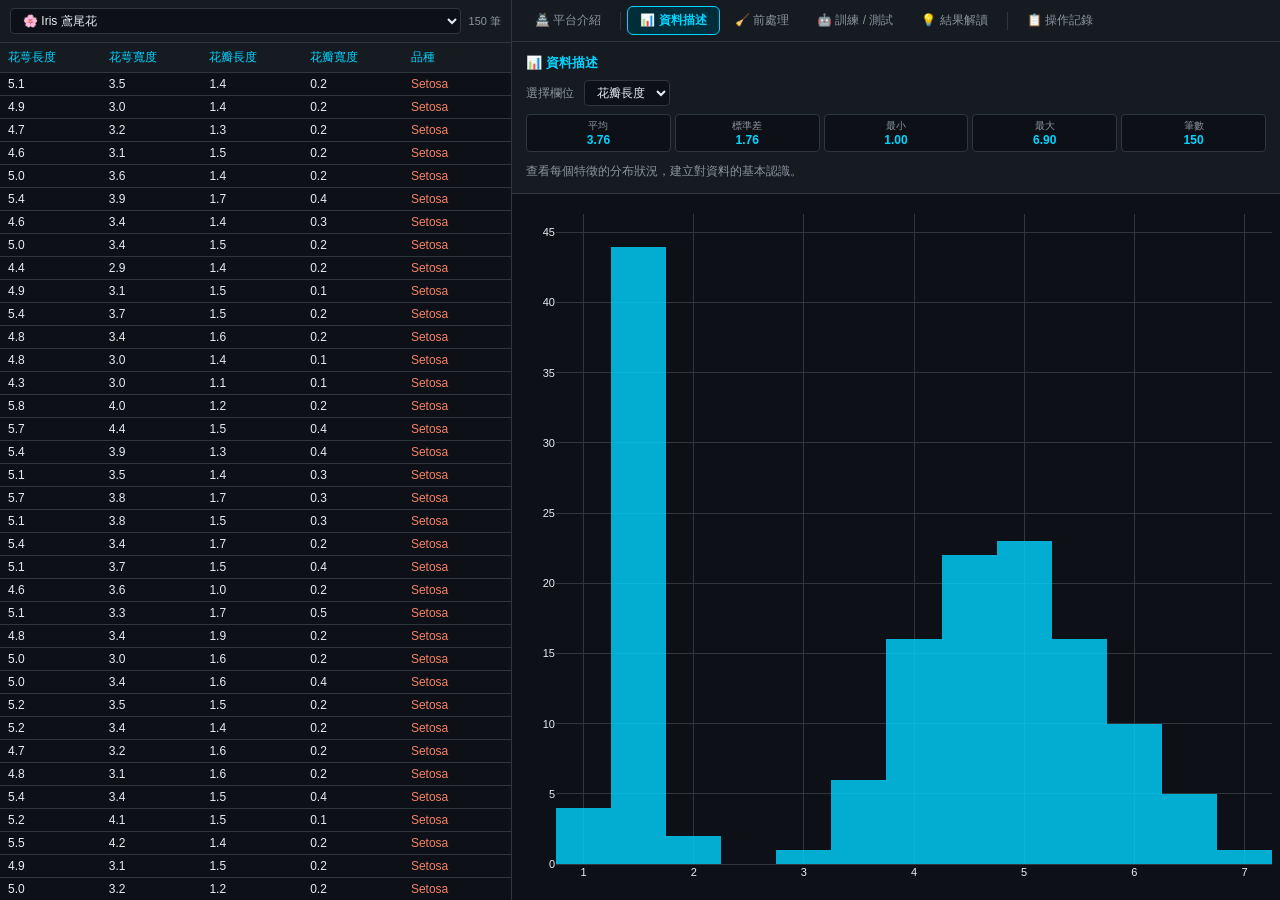
==== index.html @ 4d3caac9 "refactor: 重構佈局——左欄純表格，右欄六個分頁，描述統計移入資料描述分頁" ====
<!DOCTYPE html>
<html lang="zh-Hant">
<head>
  <meta charset="UTF-8">
  <meta name="viewport" content="width=device-width, initial-scale=1.0">
  <title>DataDojo 資料道場</title>
  <link rel="icon" href="data:image/svg+xml,<svg xmlns='http://www.w3.org/2000/svg' viewBox='0 0 100 100'><text y='.9em' font-size='75'>⚔️</text></svg>">
  <script src="https://cdn.plot.ly/plotly-2.20.0.min.js"></script>
  <link rel="stylesheet" href="style.css">
</head>
<body>

  <div id="main">

    <!-- LEFT: 資料區 -->
    <div id="leftPanel">
      <div id="dataset-bar">
        <select id="dataset-select">
          <option value="iris">🌸 Iris 鳶尾花</option>
        </select>
        <span id="data-count"></span>
      </div>
      <div id="table-wrap">
        <table id="data-table">
          <thead></thead>
          <tbody></tbody>
        </table>
      </div>
    </div>

    <!-- RIGHT: 工具區 -->
    <div id="rightPanel">

      <!-- Tab 列 -->
      <div id="tab-bar">
        <button class="tab-btn" data-tab="intro">🏯 平台介紹</button>
        <div class="tab-sep"></div>
        <button class="tab-btn active" data-tab="describe">📊 資料描述</button>
        <button class="tab-btn" data-tab="preprocess">🧹 前處理</button>
        <button class="tab-btn" data-tab="train">🤖 訓練 / 測試</button>
        <button class="tab-btn" data-tab="results">💡 結果解讀</button>
        <div class="tab-sep"></div>
        <button class="tab-btn" data-tab="log">📋 操作記錄</button>
      </div>

      <!-- Tab 內容 -->
      <div id="tab-content"></div>

    </div>
  </div>

  <script src="app.js"></script>
</body>
</html>
---- style.css ----
:root {
  --bg:       #0d1117;
  --surface:  #161b22;
  --border:   #30363d;
  --text:     #e6edf3;
  --muted:    #8b949e;
  --cyan:     #00d4ff;
  --cyan-dim: #002d3a;
  --green:    #3fb950;
  --orange:   #f78166;
}

* { box-sizing: border-box; margin: 0; padding: 0; }

body {
  background: var(--bg);
  color: var(--text);
  font-family: -apple-system, BlinkMacSystemFont, 'Segoe UI', sans-serif;
  font-size: 13px;
  height: 100vh;
  overflow: hidden;
}

/* ── MAIN ─────────────────────────────────────────────── */
#main {
  display: flex;
  height: 100vh;
}

/* ── LEFT PANEL ───────────────────────────────────────── */
#leftPanel {
  width: 40%;
  flex-shrink: 0;
  border-right: 1px solid var(--border);
  display: flex;
  flex-direction: column;
  overflow: hidden;
}

#dataset-bar {
  display: flex;
  align-items: center;
  gap: 8px;
  padding: 8px 10px;
  background: var(--surface);
  border-bottom: 1px solid var(--border);
  flex-shrink: 0;
}

#dataset-bar select {
  flex: 1;
  background: var(--bg);
  color: var(--text);
  border: 1px solid var(--border);
  padding: 4px 8px;
  border-radius: 4px;
  font-size: 12px;
}

#data-count { color: var(--muted); font-size: 11px; white-space: nowrap; }

#table-wrap { flex: 1; overflow: auto; min-height: 0; }

#data-table { width: 100%; border-collapse: collapse; font-size: 12px; }

#data-table th {
  position: sticky;
  top: 0;
  background: var(--surface);
  color: var(--cyan);
  padding: 6px 8px;
  text-align: left;
  border-bottom: 1px solid var(--border);
  font-weight: 500;
}

#data-table td {
  padding: 4px 8px;
  border-bottom: 1px solid var(--border);
  font-variant-numeric: tabular-nums;
}

#data-table tr:hover td { background: var(--surface); }
.target-col { color: var(--orange); }

/* ── RIGHT PANEL ──────────────────────────────────────── */
#rightPanel {
  flex: 1;
  display: flex;
  flex-direction: column;
  overflow: hidden;
  min-width: 0;
}

/* ── TAB BAR ──────────────────────────────────────────── */
#tab-bar {
  display: flex;
  align-items: center;
  gap: 2px;
  padding: 6px 10px;
  background: var(--surface);
  border-bottom: 1px solid var(--border);
  flex-shrink: 0;
  flex-wrap: nowrap;
  overflow-x: auto;
}

.tab-btn {
  background: transparent;
  border: 1px solid transparent;
  color: var(--muted);
  padding: 5px 12px;
  border-radius: 6px;
  cursor: pointer;
  font-size: 12px;
  white-space: nowrap;
  transition: all 0.15s;
}
.tab-btn:hover  { color: var(--text); background: var(--border); }
.tab-btn.active { background: var(--cyan-dim); border-color: var(--cyan); color: var(--cyan); font-weight: 600; }
.tab-btn.done   { color: var(--green); }

.tab-sep {
  width: 1px;
  height: 18px;
  background: var(--border);
  margin: 0 4px;
  flex-shrink: 0;
}

/* ── TAB CONTENT ──────────────────────────────────────── */
#tab-content {
  flex: 1;
  overflow: hidden;
  display: flex;
  flex-direction: column;
  min-height: 0;
}

/* ── INTRO TAB ────────────────────────────────────────── */
#intro-tab {
  padding: 0;
  overflow-y: auto;
  flex: 1;
}

#intro-tab img {
  width: 100%;
  display: block;
}

.intro-body {
  padding: 20px 24px;
  line-height: 1.8;
  color: var(--muted);
  font-size: 13px;
}

.intro-body h2 { color: var(--cyan); font-size: 15px; margin-bottom: 8px; }
.intro-body h3 { color: var(--text); font-size: 13px; margin: 14px 0 6px; }
.intro-body p  { margin-bottom: 10px; }

/* ── STAGE TABS ───────────────────────────────────────── */
.stage-tab {
  display: flex;
  flex-direction: column;
  flex: 1;
  overflow: hidden;
}

.stage-controls {
  flex-shrink: 0;
  padding: 12px 14px;
  background: var(--surface);
  border-bottom: 1px solid var(--border);
}

.stage-title { font-size: 13px; color: var(--cyan); font-weight: 600; margin-bottom: 8px; }
.stage-desc  { color: var(--muted); font-size: 12px; line-height: 1.6; margin-top: 6px; }

.stage-chart { flex: 1; min-height: 0; overflow: hidden; }

/* ── CONTROLS ─────────────────────────────────────────── */
.ctrl-row {
  display: flex;
  align-items: center;
  gap: 10px;
  margin-bottom: 8px;
  flex-wrap: wrap;
}

.ctrl-label { color: var(--muted); font-size: 12px; white-space: nowrap; }

.ctrl-row select {
  background: var(--bg);
  color: var(--text);
  border: 1px solid var(--border);
  padding: 4px 8px;
  border-radius: 4px;
  font-size: 12px;
}

.ctrl-row input[type=range] {
  accent-color: var(--cyan);
  flex: 1;
  min-width: 80px;
}

.k-val { color: var(--cyan); font-weight: 700; min-width: 48px; }

.btn {
  padding: 6px 16px;
  border-radius: 6px;
  border: none;
  cursor: pointer;
  font-size: 12px;
  font-weight: 600;
  transition: opacity 0.15s;
  white-space: nowrap;
}
.btn:hover    { opacity: 0.82; }
.btn:disabled { opacity: 0.4; cursor: default; }
.btn-primary  { background: var(--cyan); color: #000; }

/* ── STATS ────────────────────────────────────────────── */
#stats-row {
  display: grid;
  grid-template-columns: repeat(5, 1fr);
  gap: 4px;
  margin-bottom: 10px;
}

.stat-box { background: var(--bg); border: 1px solid var(--border); border-radius: 4px; padding: 4px; text-align: center; }
.stat-label { color: var(--muted); font-size: 10px; }
.stat-value { color: var(--cyan); font-size: 12px; font-weight: 600; }

/* ── BADGES ───────────────────────────────────────────── */
.norm-badge {
  display: inline-flex;
  align-items: center;
  gap: 4px;
  background: #1a3300;
  border: 1px solid var(--green);
  color: var(--green);
  padding: 3px 10px;
  border-radius: 12px;
  font-size: 11px;
}

.accuracy-badge {
  display: inline-block;
  background: var(--cyan-dim);
  border: 1px solid var(--cyan);
  color: var(--cyan);
  padding: 4px 14px;
  border-radius: 16px;
  font-size: 14px;
  font-weight: 700;
}

/* ── BEFORE/AFTER ─────────────────────────────────────── */
.before-after {
  display: flex;
  gap: 8px;
  padding: 10px;
  height: 100%;
}
.before-after > div { flex: 1; display: flex; flex-direction: column; }
.chart-label         { text-align: center; font-size: 11px; margin-bottom: 4px; color: var(--muted); }
.chart-label.after   { color: var(--green); }
.chart-sub           { flex: 1; min-height: 0; }

/* ── LOG TAB ──────────────────────────────────────────── */
#log-tab {
  flex: 1;
  overflow-y: auto;
  padding: 10px 14px;
}

.log-item { display: flex; gap: 10px; padding: 3px 0; font-size: 12px; border-bottom: 1px solid var(--border); }
.log-time { color: var(--border); font-variant-numeric: tabular-nums; flex-shrink: 0; }
.log-msg  { color: var(--text); }
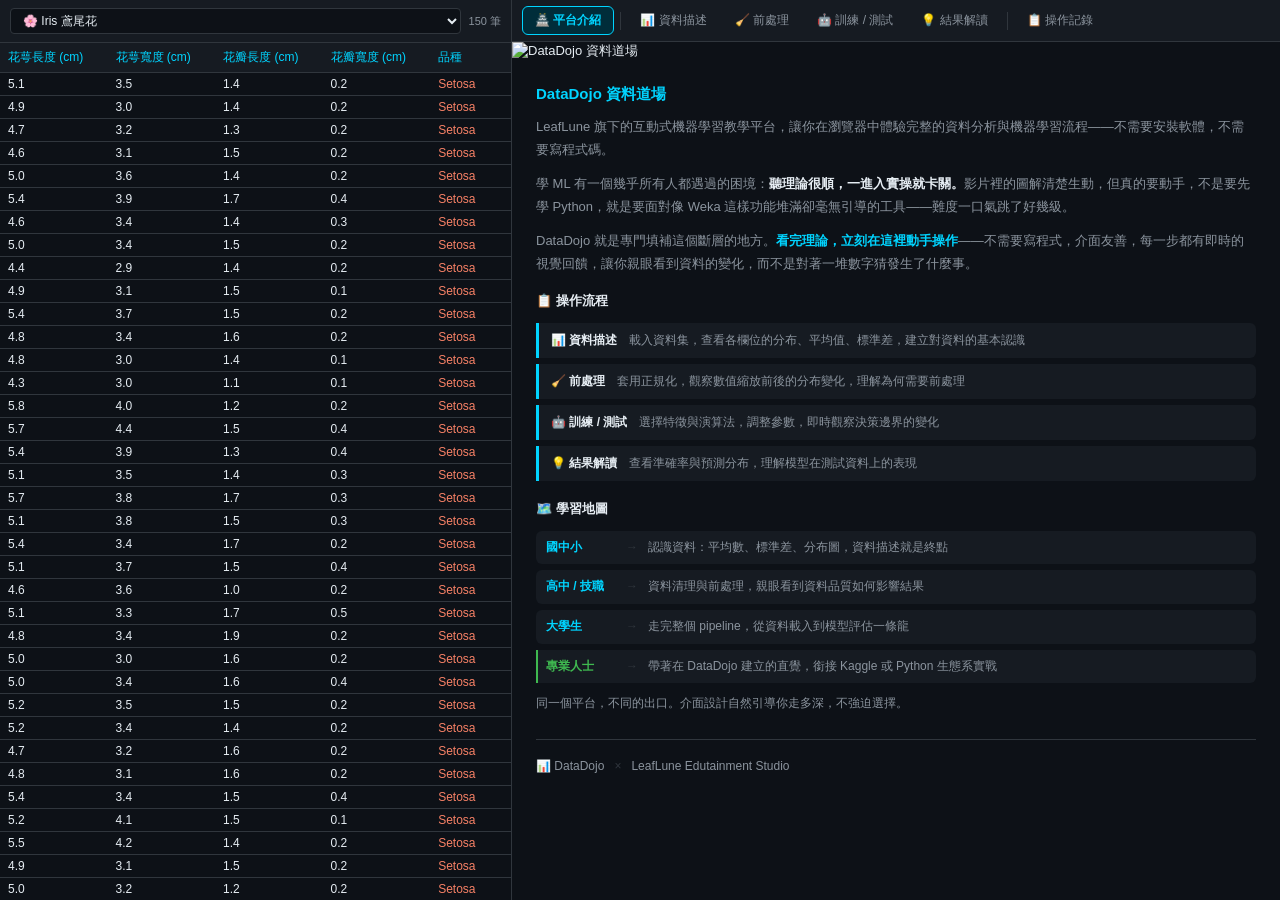
==== commit 1a9fb519: "feat: 多資料集 CSV 載入 + 圖示更新 - 以 fetch() 取代硬編碼資料，新增 data/ 目錄存放 CSV - 新增 penguins.csv（105筆，3類）與 breast_ca" ====
--- a/index.html
+++ b/index.html
@@ -4,7 +4,7 @@
   <meta charset="UTF-8">
   <meta name="viewport" content="width=device-width, initial-scale=1.0">
   <title>DataDojo 資料道場</title>
-  <link rel="icon" href="data:image/svg+xml,<svg xmlns='http://www.w3.org/2000/svg' viewBox='0 0 100 100'><text y='.9em' font-size='75'>⚔️</text></svg>">
+  <link rel="icon" href="data:image/svg+xml,<svg xmlns='http://www.w3.org/2000/svg' viewBox='0 0 100 100'><text y='.9em' font-size='75'>📊</text></svg>">
   <script src="https://cdn.plot.ly/plotly-2.20.0.min.js"></script>
   <link rel="stylesheet" href="style.css">
 </head>
@@ -17,6 +17,8 @@
       <div id="dataset-bar">
         <select id="dataset-select">
           <option value="iris">🌸 Iris 鳶尾花</option>
+          <option value="penguins">🐧 Palmer 企鵝</option>
+          <option value="breast_cancer">🔬 乳癌診斷（二元）</option>
         </select>
         <span id="data-count"></span>
       </div>
--- a/style.css
+++ b/style.css
@@ -270,6 +270,121 @@
 .chart-label.after   { color: var(--green); }
 .chart-sub           { flex: 1; min-height: 0; }
 
+/* ── INTRO COMPONENTS ────────────────────────────────── */
+.intro-gap-box {
+  display: flex;
+  align-items: center;
+  gap: 12px;
+  background: var(--surface);
+  border: 1px solid var(--border);
+  border-radius: 8px;
+  padding: 14px 16px;
+  margin: 14px 0 8px;
+}
+
+.gap-item {
+  flex: 1;
+  display: flex;
+  flex-direction: column;
+  gap: 4px;
+  text-align: center;
+}
+
+.gap-label { color: var(--text); font-weight: 600; font-size: 13px; }
+.gap-desc  { color: var(--muted); font-size: 11px; }
+
+.gap-arrow {
+  display: flex;
+  flex-direction: column;
+  align-items: center;
+  gap: 4px;
+  flex-shrink: 0;
+}
+
+.gap-wall { font-size: 22px; color: var(--orange); font-weight: 700; }
+.gap-hint { color: var(--orange); font-size: 10px; white-space: nowrap; }
+
+.intro-pipeline {
+  display: flex;
+  align-items: center;
+  gap: 6px;
+  background: var(--surface);
+  border: 1px solid var(--border);
+  border-radius: 8px;
+  padding: 12px;
+  margin: 10px 0 14px;
+  flex-wrap: wrap;
+}
+
+.pipe-stage {
+  display: flex;
+  flex-direction: column;
+  align-items: center;
+  gap: 3px;
+  flex: 1;
+  min-width: 80px;
+}
+
+.pipe-icon { font-size: 20px; }
+.pipe-name { color: var(--cyan); font-size: 12px; font-weight: 600; }
+.pipe-desc { color: var(--muted); font-size: 10px; text-align: center; }
+.pipe-arrow { color: var(--border); font-size: 18px; flex-shrink: 0; }
+
+.intro-audience {
+  display: flex;
+  flex-direction: column;
+  gap: 6px;
+  margin: 10px 0;
+}
+
+.audience-row {
+  display: flex;
+  align-items: baseline;
+  gap: 10px;
+  padding: 6px 10px;
+  background: var(--surface);
+  border-radius: 6px;
+  font-size: 12px;
+}
+
+.aud-who { color: var(--cyan); font-weight: 600; min-width: 70px; white-space: nowrap; }
+.aud-sep { color: var(--border); }
+.aud-what { color: var(--muted); }
+
+.intro-list {
+  list-style: none;
+  display: flex;
+  flex-direction: column;
+  gap: 6px;
+  margin: 10px 0 16px;
+}
+
+.intro-list li {
+  padding: 8px 12px;
+  background: var(--surface);
+  border-left: 3px solid var(--cyan);
+  border-radius: 0 6px 6px 0;
+  color: var(--muted);
+  font-size: 12px;
+  line-height: 1.6;
+}
+
+.intro-list li strong { color: var(--text); }
+
+.aud-next { border-left: 2px solid var(--green); border-radius: 0 6px 6px 0; padding-left: 8px; }
+.aud-next .aud-who { color: var(--green); }
+
+.intro-footer {
+  margin-top: 24px;
+  padding-top: 16px;
+  border-top: 1px solid var(--border);
+  display: flex;
+  gap: 10px;
+  align-items: center;
+  color: var(--muted);
+  font-size: 12px;
+}
+
 /* ── LOG TAB ──────────────────────────────────────────── */
 #log-tab {
   flex: 1;
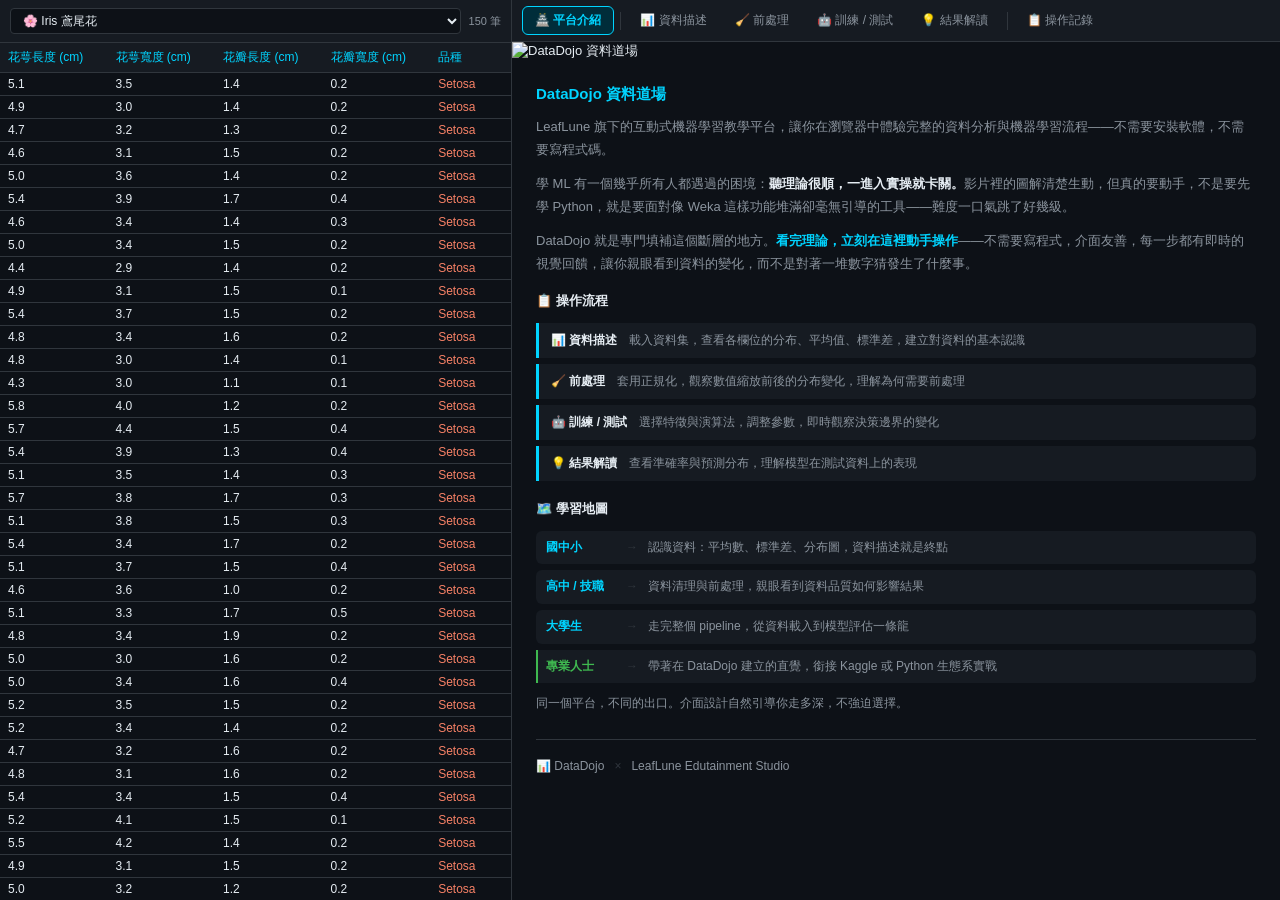
==== commit bb13b1bf: "fix: 預設開啟平台介紹頁，修正 active tab 初始狀態 Co-Authored-By: Claude Sonnet 4.6 <noreply@anthropic.com>" ====
--- a/index.html
+++ b/index.html
@@ -35,9 +35,9 @@
 
       <!-- Tab 列 -->
       <div id="tab-bar">
-        <button class="tab-btn" data-tab="intro">🏯 平台介紹</button>
+        <button class="tab-btn active" data-tab="intro">🏯 平台介紹</button>
         <div class="tab-sep"></div>
-        <button class="tab-btn active" data-tab="describe">📊 資料描述</button>
+        <button class="tab-btn" data-tab="describe">📊 資料描述</button>
         <button class="tab-btn" data-tab="preprocess">🧹 前處理</button>
         <button class="tab-btn" data-tab="train">🤖 訓練 / 測試</button>
         <button class="tab-btn" data-tab="results">💡 結果解讀</button>
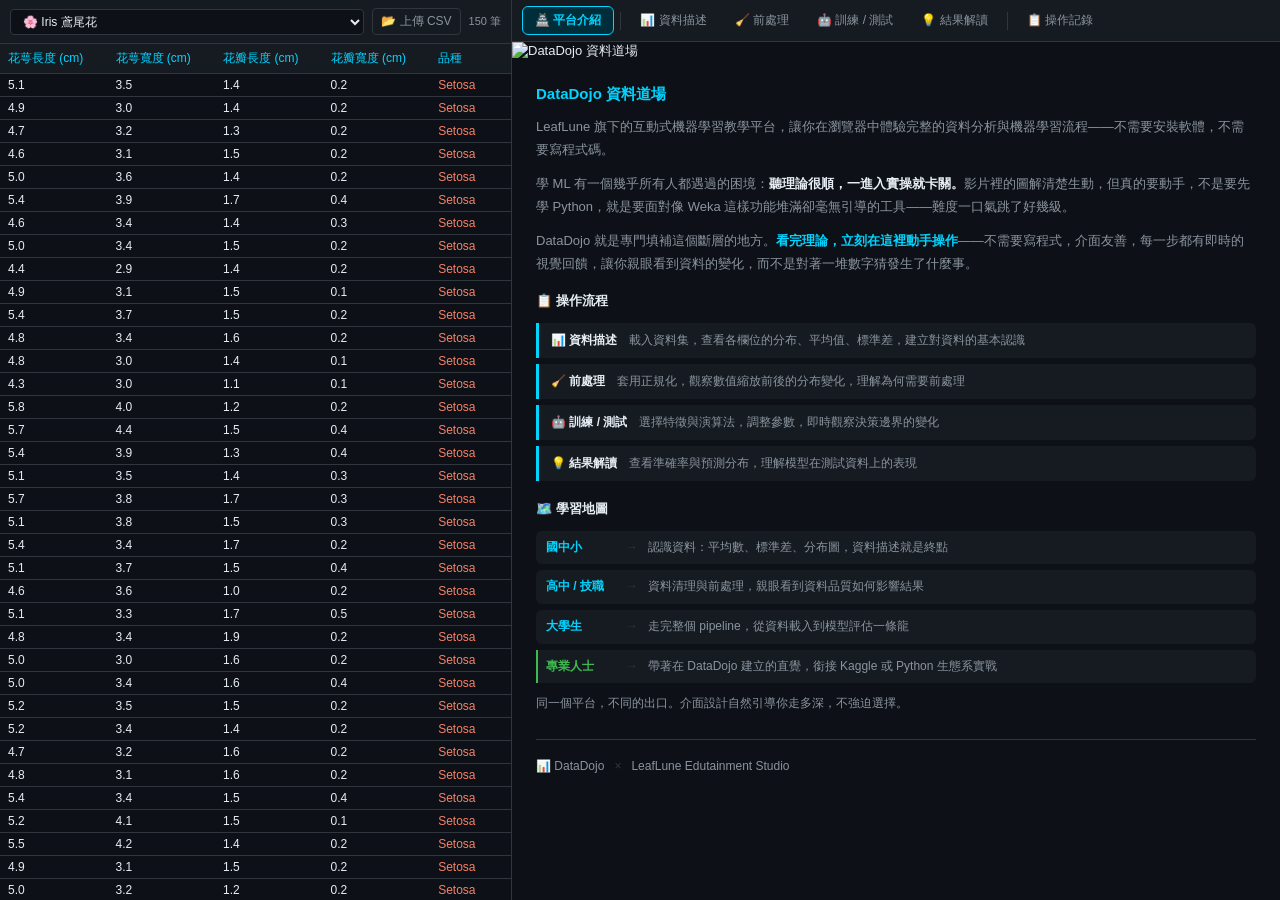
==== commit 10db77b4: "feat: 支援使用者上傳自訂 CSV 資料集 - dataset-bar 新增「📂 上傳 CSV」按鈕 - 自動解析 header、偵測 target 欄位（最後一欄） - 支援字串或數字 clas" ====
--- a/index.html
+++ b/index.html
@@ -20,6 +20,8 @@
           <option value="penguins">🐧 Palmer 企鵝</option>
           <option value="breast_cancer">🔬 乳癌診斷（二元）</option>
         </select>
+        <button id="upload-btn" title="上傳自己的 CSV">📂 上傳 CSV</button>
+        <input type="file" id="csv-input" accept=".csv" style="display:none">
         <span id="data-count"></span>
       </div>
       <div id="table-wrap">
--- a/style.css
+++ b/style.css
@@ -59,6 +59,20 @@
 
 #data-count { color: var(--muted); font-size: 11px; white-space: nowrap; }
 
+#upload-btn {
+  background: transparent;
+  border: 1px solid var(--border);
+  color: var(--muted);
+  padding: 4px 8px;
+  border-radius: 4px;
+  cursor: pointer;
+  font-size: 12px;
+  white-space: nowrap;
+  transition: all 0.15s;
+  flex-shrink: 0;
+}
+#upload-btn:hover { border-color: var(--cyan); color: var(--cyan); }
+
 #table-wrap { flex: 1; overflow: auto; min-height: 0; }
 
 #data-table { width: 100%; border-collapse: collapse; font-size: 12px; }
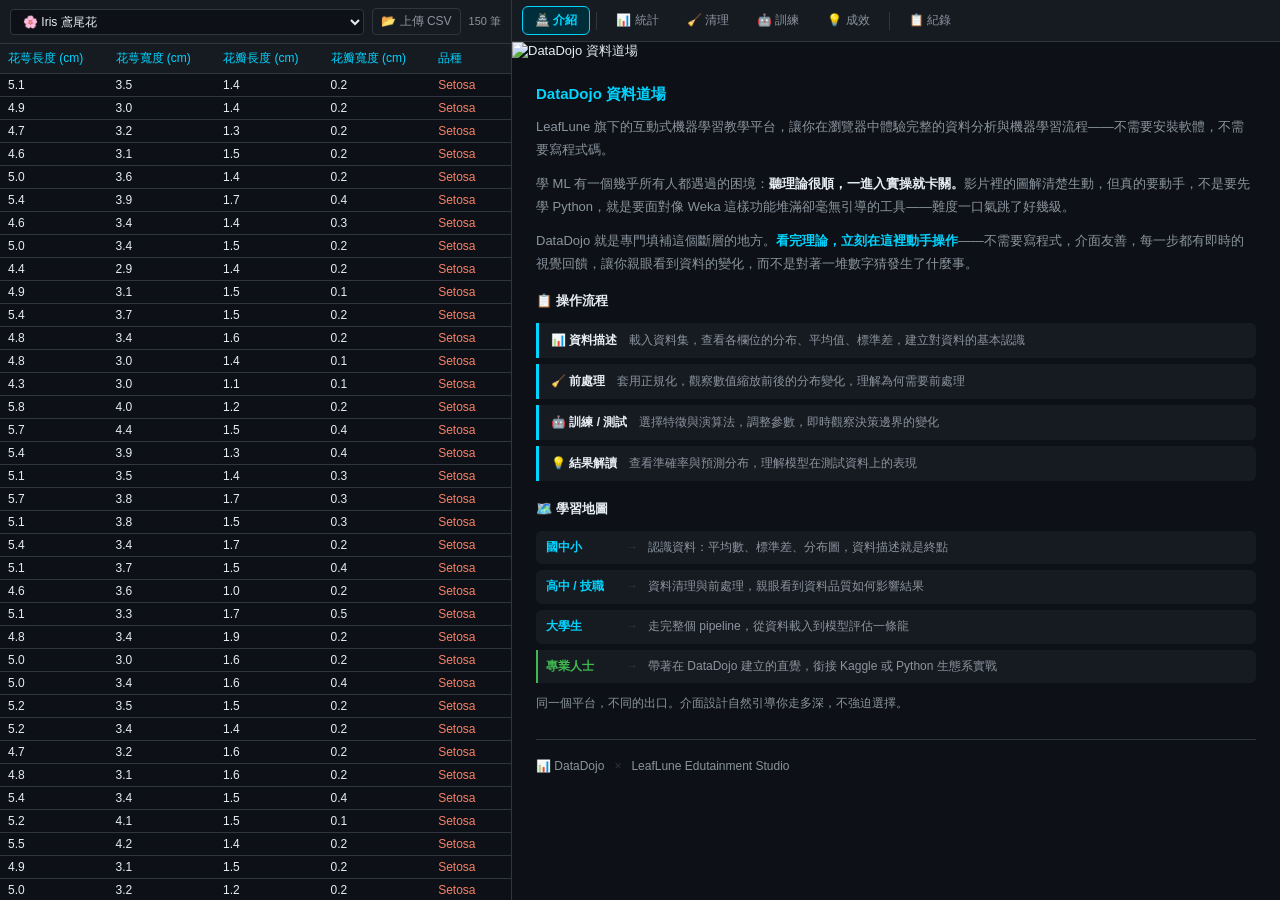
==== commit d1e34251: "ui: shorten tab labels to 2 chars for mobile" ====
--- a/index.html
+++ b/index.html
@@ -37,14 +37,14 @@
 
       <!-- Tab 列 -->
       <div id="tab-bar">
-        <button class="tab-btn active" data-tab="intro">🏯 平台介紹</button>
+        <button class="tab-btn active" data-tab="intro">🏯 介紹</button>
         <div class="tab-sep"></div>
-        <button class="tab-btn" data-tab="describe">📊 資料描述</button>
-        <button class="tab-btn" data-tab="preprocess">🧹 前處理</button>
-        <button class="tab-btn" data-tab="train">🤖 訓練 / 測試</button>
-        <button class="tab-btn" data-tab="results">💡 結果解讀</button>
+        <button class="tab-btn" data-tab="describe">📊 統計</button>
+        <button class="tab-btn" data-tab="preprocess">🧹 清理</button>
+        <button class="tab-btn" data-tab="train">🤖 訓練</button>
+        <button class="tab-btn" data-tab="results">💡 成效</button>
         <div class="tab-sep"></div>
-        <button class="tab-btn" data-tab="log">📋 操作記錄</button>
+        <button class="tab-btn" data-tab="log">📋 紀錄</button>
       </div>
 
       <!-- Tab 內容 -->
--- a/style.css
+++ b/style.css
@@ -37,6 +37,37 @@
   overflow: hidden;
 }
 
+/* ── 豎屏：上下分欄 ───────────────────────────────────── */
+@media (orientation: portrait) {
+  body { overflow: hidden; }
+
+  #main {
+    flex-direction: column;
+    height: 100dvh;
+  }
+
+  #leftPanel {
+    width: 100%;
+    height: 40%;
+    flex-shrink: 0;
+    border-right: none;
+    border-top: 1px solid var(--border);
+    border-bottom: none;
+    order: 2;
+  }
+
+  #rightPanel {
+    height: 60%;
+    min-width: 0;
+    order: 1;
+  }
+
+  #tab-bar {
+    overflow-x: auto;
+    flex-wrap: nowrap;
+  }
+}
+
 #dataset-bar {
   display: flex;
   align-items: center;
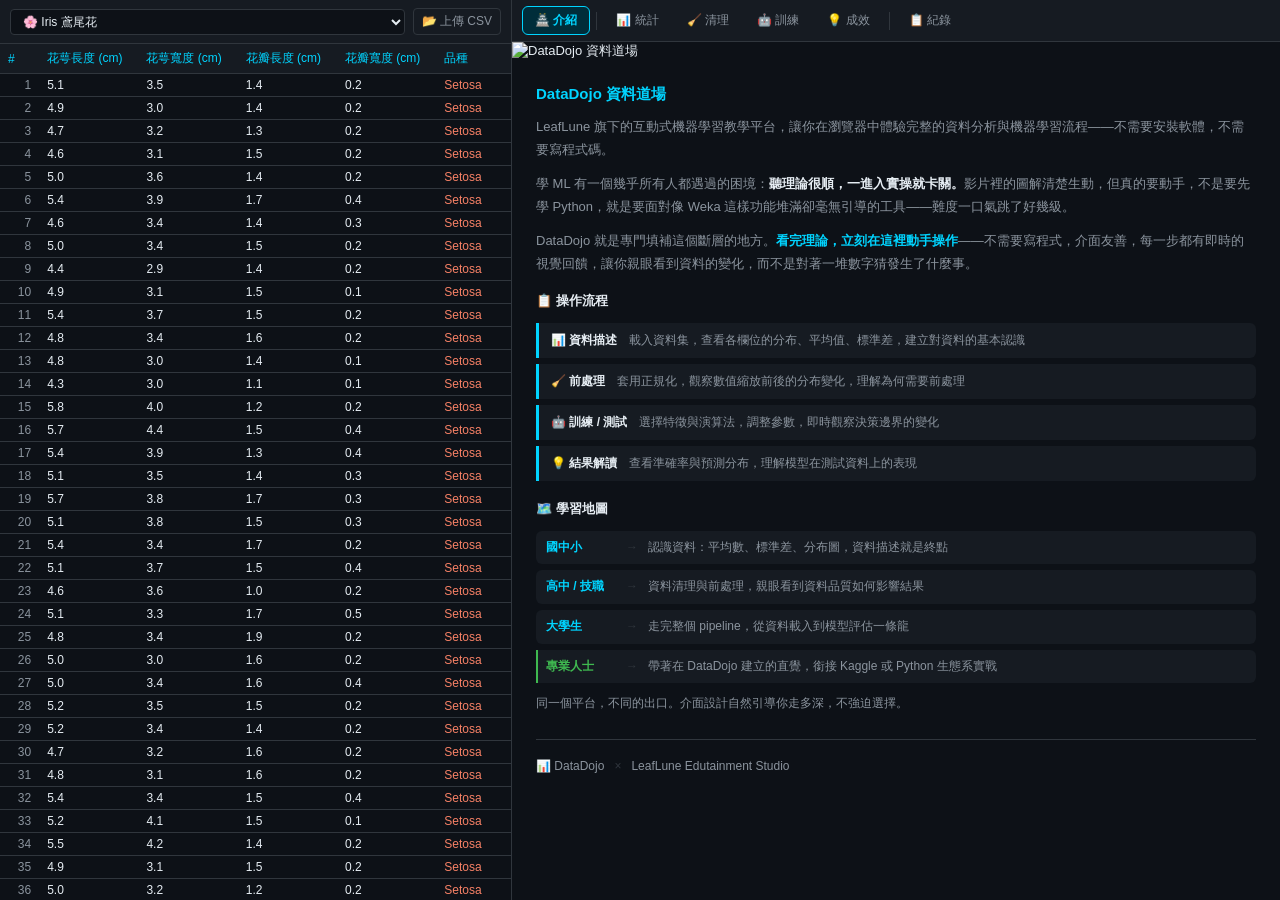
==== commit 2d5e40de: "feat: 可拖動分隔條 + # 行號欄位 - portrait 模式加入可拖動 panel-resizer，支援 touch/mouse   - 右側工具區最小高度 = tab-bar 高度（標籤不" ====
--- a/index.html
+++ b/index.html
@@ -22,7 +22,6 @@
         </select>
         <button id="upload-btn" title="上傳自己的 CSV">📂 上傳 CSV</button>
         <input type="file" id="csv-input" accept=".csv" style="display:none">
-        <span id="data-count"></span>
       </div>
       <div id="table-wrap">
         <table id="data-table">
@@ -31,6 +30,9 @@
         </table>
       </div>
     </div>
+
+    <!-- RESIZER (portrait only) -->
+    <div id="panel-resizer"><div class="resizer-grip"></div></div>
 
     <!-- RIGHT: 工具區 -->
     <div id="rightPanel">
--- a/style.css
+++ b/style.css
@@ -51,9 +51,32 @@
     height: 40%;
     flex-shrink: 0;
     border-right: none;
+    border-top: none;
+    border-bottom: none;
+    order: 3;
+  }
+
+  #panel-resizer {
+    display: flex;
+    align-items: center;
+    justify-content: center;
+    width: 100%;
+    height: 12px;
+    background: var(--surface);
     border-top: 1px solid var(--border);
-    border-bottom: none;
+    border-bottom: 1px solid var(--border);
+    cursor: row-resize;
+    flex-shrink: 0;
     order: 2;
+    touch-action: none;
+    user-select: none;
+  }
+
+  .resizer-grip {
+    width: 32px;
+    height: 4px;
+    border-radius: 2px;
+    background: var(--border);
   }
 
   #rightPanel {
@@ -127,6 +150,7 @@
 
 #data-table tr:hover td { background: var(--surface); }
 .target-col { color: var(--orange); }
+.row-num    { color: var(--muted); text-align: right; user-select: none; }
 
 /* ── RIGHT PANEL ──────────────────────────────────────── */
 #rightPanel {
